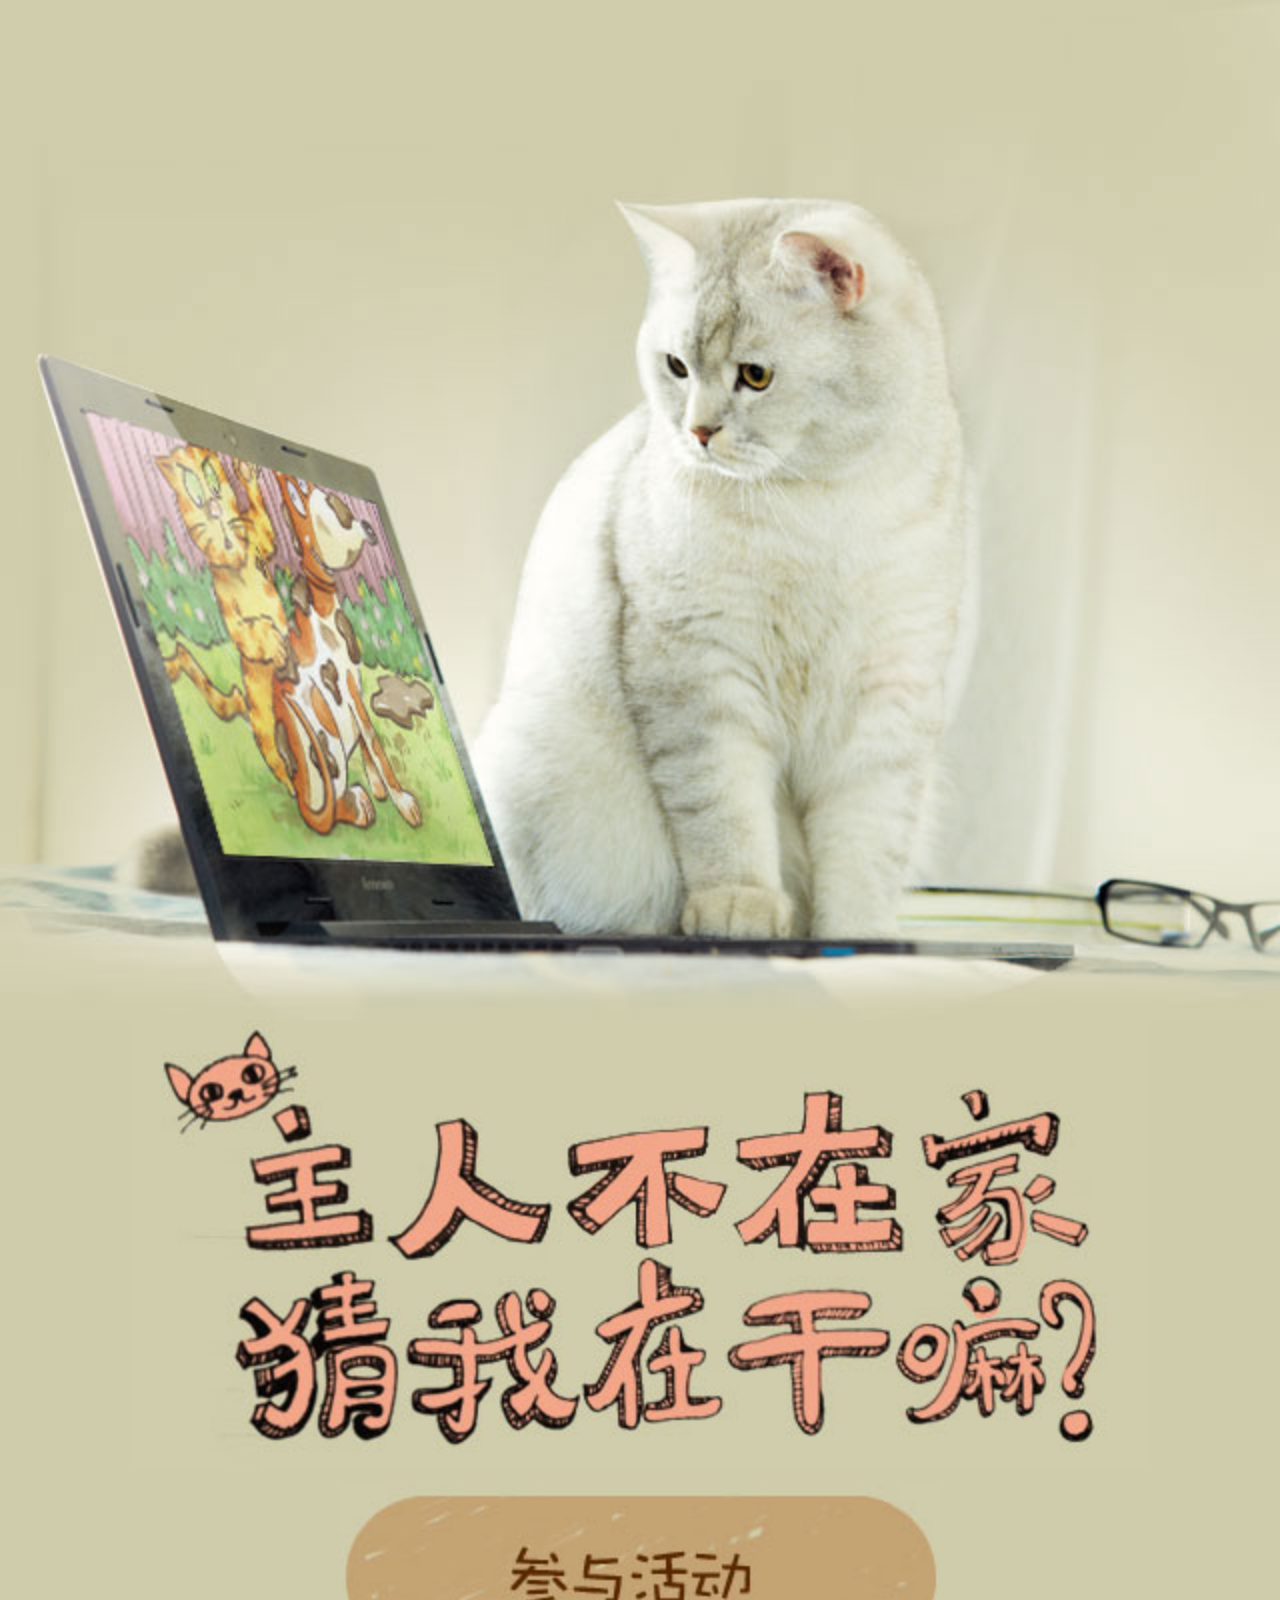
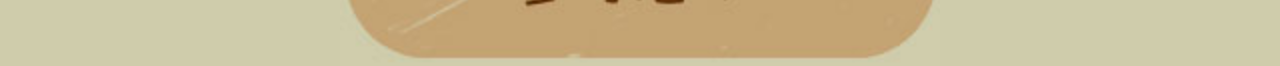
==== index.html @ 04a4d6da "first submit" ====
<!DOCTYPE html><html lang="en" class="no-js"><head><meta charset="UTF-8"><meta http-equiv="X-UA-Compatible" content="IE=edge,chrome=1"><meta name="apple-mobile-web-app-capable" content="yes"><link rel="apple-touch-icon" href="img/thumb.jpg"><meta name="viewport" content="target-densitydpi=device-dpi,width=device-width, initial-scale=1.0, user-scalable=no, minimum-scale=1.0, maximum-scale=1.0"><title>萌宠</title><link rel="stylesheet" href="css/main.css"><script src="js/libs/easeljs-0.7.1.min.js"></script><script src="js/libs/tweenjs-0.5.1.min.js"></script><script src="js/libs/movieclip-0.7.1.min.js"></script><script src="js/libs/preloadjs-0.4.1.min.js"></script><script src="js/libs/soundjs-0.5.2.min.js"></script></head><body onload="init()"><div class="homepage"><div class="banner"><img src="img/banner-1.jpg"></div><div class="text"><img src="img/banner-text.jpg"></div><div onclick="star()" class="star"><img src="img/btn-join.jpg"></div></div><div class="secondpage"><div class="text"><img src="img/banner-text.jpg"></div><div class="list clearfix"><div onclick="selectType(1)" class="box-item"><img id="ani1" src=""></div><div onclick="selectType(2)" class="box-item"><img id="ani2" src=""></div><div onclick="selectType(3)" class="box-item"><img id="ani3" src=""></div></div><div class="list clearfix"><div onclick="selectType(4)" class="box-item"><img id="ani4" src=""></div><div onclick="selectType(5)" class="box-item"><img id="ani5" src=""></div><div onclick="selectType(6)" class="box-item"><img id="ani6" src=""></div></div><div class="mini"><img src="img/icon-list.png"></div></div><div class="thirdpage"><div class="text"><img src="img/banner-text.jpg"></div><div class="box-item"><div id="mySlider" class="slider"><div class="slide-group"><div class="slide"><img src="" onclick="readyto(this)"></div><div class="slide"><img src="" onclick="readyto(this)"></div><div class="slide"><img src="" onclick="readyto(this)"></div><div class="slide"><img src="" onclick="readyto(this)"></div><div class="slide"><img src="" onclick="readyto(this)"></div><div class="slide"><img src="" onclick="readyto(this)"></div></div></div></div><div id="slidermini" class="mini"><span class="on"></span><span></span><span></span><span></span><span></span><span></span></div></div><div class="fourthpage"><div class="text"><img src="img/banner-text.jpg"></div><div class="box-item"><div class="slide"><canvas id="canvas" width="445" height="445"></canvas><textarea name="text" type="text" placeholder="请输入文字"></textarea></div></div><div onclick="createimg()" class="submit"><img src="img/btn-submit.jpg"></div></div><script src="js/main.js"></script></body></html>
---- css/main.css ----
/*
 * HTML5 Boilerplate
 *
 * What follows is the result of much research on cross-browser styling.
 * Credit left inline and big thanks to Nicolas Gallagher, Jonathan Neal,
 * Kroc Camen, and the H5BP dev community and team.
 */
html,
body {
  height: 100%;
  font-family: 'Helvetica Neue', 'Microsoft Yahei', Arial, sans-serif;
  font-size: 16;
}
input,
select,
textarea {
  font-family: 'Helvetica Neue', 'Microsoft Yahei', Arial, sans-serif;
}
html,
body {
  height: 100%;
}
ul {
  list-style: none;
}
a {
  text-decoration: none;
}
/*! normalize.css v1.1.2 | MIT License | git.io/normalize */
/* ==========================================================================
   HTML5 display definitions
   ========================================================================== */
/**
 * Correct `block` display not defined in IE 6/7/8/9 and Firefox 3.
 */
article,
aside,
details,
figcaption,
figure,
footer,
header,
hgroup,
main,
nav,
section,
summary {
  display: block;
}
/**
 * Correct `inline-block` display not defined in IE 6/7/8/9 and Firefox 3.
 */
audio,
canvas,
video {
  display: inline-block;
  *display: inline;
  *zoom: 1;
}
/**
 * Prevent modern browsers from displaying `audio` without controls.
 * Remove excess height in iOS 5 devices.
 */
audio:not([controls]) {
  display: none;
  height: 0;
}
/**
 * Address styling not present in IE 7/8/9, Firefox 3, and Safari 4.
 * Known issue: no IE 6 support.
 */
[hidden] {
  display: none;
}
/* ==========================================================================
   Base
   ========================================================================== */
/**
 * 1. Correct text resizing oddly in IE 6/7 when body `font-size` is set using
 *    `em` units.
 * 2. Prevent iOS text size adjust after orientation change, without disabling
 *    user zoom.
 */
html {
  font-size: 100%;
  /* 1 */
  -ms-text-size-adjust: 100%;
  /* 2 */
  -webkit-text-size-adjust: 100%;
  /* 2 */
}
/**
 * Address `font-family` inconsistency between `textarea` and other form
 * elements.
 */
html,
button,
input,
select,
textarea {
  font-family: 'Helvetica Neue', 'Microsoft Yahei', Arial, sans-serif;
}
/**
 * Address margins handled incorrectly in IE 6/7.
 */
body {
  margin: 0;
}
/* ==========================================================================
   Links
   ========================================================================== */
/**
 * Address `outline` inconsistency between Chrome and other browsers.
 */
a:focus {
  outline: thin dotted;
}
/**
 * Improve readability when focused and also mouse hovered in all browsers.
 */
a:active,
a:hover {
  outline: 0;
}
/* ==========================================================================
   Typography
   ========================================================================== */
/**
 * Address font sizes and margins set differently in IE 6/7.
 * Address font sizes within `section` and `article` in Firefox 4+, Safari 5,
 * and Chrome.
 */
h1 {
  font-size: 2em;
  margin: 0.67em 0;
}
h2 {
  font-size: 1.5em;
  margin: 0.83em 0;
}
h3 {
  font-size: 1.17em;
  margin: 1em 0;
}
h4 {
  font-size: 1em;
  margin: 1.33em 0;
}
h5 {
  font-size: 0.83em;
  margin: 1.67em 0;
}
h6 {
  font-size: 0.67em;
  margin: 2.33em 0;
}
h1,
h2,
h3,
h4,
h5,
h6 {
  font-family: 'Helvetica Neue', 'Microsoft Yahei', Arial, 'Hiragino Sans GB', 'Hiragino Sans GB W3', 'Microsoft Yahei', 'WenQuanYi Micro Hei', sans-serif;
}
/**
 * Address styling not present in IE 7/8/9, Safari 5, and Chrome.
 */
abbr[title] {
  border-bottom: 1px dotted;
}
/**
 * Address style set to `bolder` in Firefox 3+, Safari 4/5, and Chrome.
 */
b,
strong {
  font-weight: bold;
}
blockquote {
  margin: 1em 40px;
}
/**
 * Address styling not present in Safari 5 and Chrome.
 */
dfn {
  font-style: italic;
}
/**
 * Address differences between Firefox and other browsers.
 * Known issue: no IE 6/7 normalization.
 */
hr {
  -moz-box-sizing: content-box;
  box-sizing: content-box;
  height: 0;
}
/**
 * Address styling not present in IE 6/7/8/9.
 */
mark {
  background: #ff0;
  color: #000;
}
/**
 * Address margins set differently in IE 6/7.
 */
p,
pre {
  margin: 1em 0;
}
/**
 * Correct font family set oddly in IE 6, Safari 4/5, and Chrome.
 */
code,
kbd,
pre,
samp {
  font-family: monospace, serif;
  _font-family: 'courier new', monospace;
  font-size: 1em;
}
/**
 * Improve readability of pre-formatted text in all browsers.
 */
pre {
  white-space: pre;
  white-space: pre-wrap;
  word-wrap: break-word;
}
/**
 * Address CSS quotes not supported in IE 6/7.
 */
q {
  quotes: none;
}
/**
 * Address `quotes` property not supported in Safari 4.
 */
q:before,
q:after {
  content: '';
  content: none;
}
/**
 * Address inconsistent and variable font size in all browsers.
 */
small {
  font-size: 80%;
}
/**
 * Prevent `sub` and `sup` affecting `line-height` in all browsers.
 */
sub,
sup {
  font-size: 75%;
  line-height: 0;
  position: relative;
  vertical-align: baseline;
}
sup {
  top: -0.5em;
}
sub {
  bottom: -0.25em;
}
/* ==========================================================================
   Lists
   ========================================================================== */
/**
 * Address margins set differently in IE 6/7.
 */
dl,
menu,
ol,
ul {
  margin: 1em 0;
}
dd {
  margin: 0 0 0 40px;
}
/**
 * Address paddings set differently in IE 6/7.
 */
menu,
ol,
ul {
  padding: 0 0 0 40px;
}
/**
 * Correct list images handled incorrectly in IE 7.
 */
nav ul,
nav ol {
  list-style: none;
  list-style-image: none;
}
/* ==========================================================================
   Embedded content
   ========================================================================== */
/**
 * 1. Remove border when inside `a` element in IE 6/7/8/9 and Firefox 3.
 * 2. Improve image quality when scaled in IE 7.
 */
img {
  border: 0;
  /* 1 */
  -ms-interpolation-mode: bicubic;
  /* 2 */
}
/**
 * Correct overflow displayed oddly in IE 9.
 */
svg:not(:root) {
  overflow: hidden;
}
/* ==========================================================================
   Figures
   ========================================================================== */
/**
 * Address margin not present in IE 6/7/8/9, Safari 5, and Opera 11.
 */
figure {
  margin: 0;
}
/* ==========================================================================
   Forms
   ========================================================================== */
/**
 * Correct margin displayed oddly in IE 6/7.
 */
form {
  margin: 0;
}
/**
 * Define consistent border, margin, and padding.
 */
fieldset {
  border: 1px solid #c0c0c0;
  margin: 0 2px;
  padding: 0.35em 0.625em 0.75em;
}
/**
 * 1. Correct color not being inherited in IE 6/7/8/9.
 * 2. Correct text not wrapping in Firefox 3.
 * 3. Correct alignment displayed oddly in IE 6/7.
 */
legend {
  border: 0;
  /* 1 */
  padding: 0;
  white-space: normal;
  /* 2 */
  *margin-left: -7px;
  /* 3 */
}
/**
 * 1. Correct font size not being inherited in all browsers.
 * 2. Address margins set differently in IE 6/7, Firefox 3+, Safari 5,
 *    and Chrome.
 * 3. Improve appearance and consistency in all browsers.
 */
button,
input,
select,
textarea {
  font-size: 100%;
  /* 1 */
  margin: 0;
  /* 2 */
  vertical-align: baseline;
  /* 3 */
  *vertical-align: middle;
  /* 3 */
}
/**
 * Address Firefox 3+ setting `line-height` on `input` using `!important` in
 * the UA stylesheet.
 */
button,
input {
  line-height: normal;
}
/**
 * Address inconsistent `text-transform` inheritance for `button` and `select`.
 * All other form control elements do not inherit `text-transform` values.
 * Correct `button` style inheritance in Chrome, Safari 5+, and IE 6+.
 * Correct `select` style inheritance in Firefox 4+ and Opera.
 */
button,
select {
  text-transform: none;
}
/**
 * 1. Avoid the WebKit bug in Android 4.0.* where (2) destroys native `audio`
 *    and `video` controls.
 * 2. Correct inability to style clickable `input` types in iOS.
 * 3. Improve usability and consistency of cursor style between image-type
 *    `input` and others.
 * 4. Remove inner spacing in IE 7 without affecting normal text inputs.
 *    Known issue: inner spacing remains in IE 6.
 */
button,
html input[type="button"],
input[type="reset"],
input[type="submit"] {
  -webkit-appearance: button;
  /* 2 */
  cursor: pointer;
  /* 3 */
  *overflow: visible;
  /* 4 */
}
/**
 * Re-set default cursor for disabled elements.
 */
button[disabled],
html input[disabled] {
  cursor: default;
}
/**
 * 1. Address box sizing set to content-box in IE 8/9.
 * 2. Remove excess padding in IE 8/9.
 * 3. Remove excess padding in IE 7.
 *    Known issue: excess padding remains in IE 6.
 */
input[type="checkbox"],
input[type="radio"] {
  box-sizing: border-box;
  /* 1 */
  padding: 0;
  /* 2 */
  *height: 13px;
  /* 3 */
  *width: 13px;
  /* 3 */
}
/**
 * 1. Address `appearance` set to `searchfield` in Safari 5 and Chrome.
 * 2. Address `box-sizing` set to `border-box` in Safari 5 and Chrome
 *    (include `-moz` to future-proof).
 */
input[type="search"] {
  -webkit-appearance: textfield;
  /* 1 */
  -moz-box-sizing: content-box;
  -webkit-box-sizing: content-box;
  /* 2 */
  box-sizing: content-box;
}
/**
 * Remove inner padding and search cancel button in Safari 5 and Chrome
 * on OS X.
 */
input[type="search"]::-webkit-search-cancel-button,
input[type="search"]::-webkit-search-decoration {
  -webkit-appearance: none;
}
/**
 * Remove inner padding and border in Firefox 3+.
 */
button::-moz-focus-inner,
input::-moz-focus-inner {
  border: 0;
  padding: 0;
}
/**
 * 1. Remove default vertical scrollbar in IE 6/7/8/9.
 * 2. Improve readability and alignment in all browsers.
 */
textarea {
  overflow: auto;
  /* 1 */
  vertical-align: top;
  /* 2 */
}
/* ==========================================================================
   Tables
   ========================================================================== */
/**
 * Remove most spacing between table cells.
 */
table {
  border-collapse: collapse;
  border-spacing: 0;
}
/* ==========================================================================
   Base styles: opinionated defaults
   ========================================================================== */
html,
button,
input,
select,
textarea {
  color: #222;
}
body {
  font-size: 1em;
  line-height: 1.4;
}
/*
 * Remove text-shadow in selection highlight: h5bp.com/i
 * These selection rule sets have to be separate.
 * Customize the background color to match your design.
 */
::-moz-selection {
  background: #b3d4fc;
  text-shadow: none;
}
::selection {
  background: #b3d4fc;
  text-shadow: none;
}
/*
 * A better looking default horizontal rule
 */
hr {
  display: block;
  height: 1px;
  border: 0;
  border-top: 1px solid #ccc;
  margin: 1em 0;
  padding: 0;
}
/*
 * Remove the gap between images, videos, audio and canvas and the bottom of
 * their containers: h5bp.com/i/440
 */
audio,
canvas,
img,
video {
  vertical-align: middle;
}
/*
 * Remove default fieldset styles.
 */
fieldset {
  border: 0;
  margin: 0;
  padding: 0;
}
/*
 * Allow only vertical resizing of textareas.
 */
textarea {
  resize: vertical;
}
/* ==========================================================================
   Browse Happy prompt
   ========================================================================== */
/* ==========================================================================
   Helper classes
   ========================================================================== */
.dis-box {
  display: box;
  display: -moz-box;
  display: -webkit-box;
}
/*
 * Image replacement
 */
.ir {
  background-color: transparent;
  border: 0;
  overflow: hidden;
  /* IE 6/7 fallback */
  *text-indent: -9999px;
}
.ir:before {
  content: "";
  display: block;
  width: 0;
  height: 150%;
}
/*
 * Hide from both screenreaders and browsers: h5bp.com/u
 */
.show {
  display: block !important;
  visibility: visible;
}
.hidden {
  display: none !important;
  visibility: hidden;
}
/*
 * Hide only visually, but have it available for screenreaders: h5bp.com/v
 */
.visuallyhidden {
  border: 0;
  clip: rect(0 0 0 0);
  height: 1px;
  margin: -1px;
  overflow: hidden;
  padding: 0;
  position: absolute;
  width: 1px;
}
/*
 * Extends the .visuallyhidden class to allow the element to be focusable
 * when navigated to via the keyboard: h5bp.com/p
 */
.visuallyhidden.focusable:active,
.visuallyhidden.focusable:focus {
  clip: auto;
  height: auto;
  margin: 0;
  overflow: visible;
  position: static;
  width: auto;
}
/*
 * Hide visually and from screenreaders, but maintain layout
 */
.invisible {
  visibility: hidden;
}
/*
 * Clearfix: contain floats
 *
 * For modern browsers
 * 1. The space content is one way to avoid an Opera bug when the
 *    `contenteditable` attribute is included anywhere else in the document.
 *    Otherwise it causes space to appear at the top and bottom of elements
 *    that receive the `clearfix` class.
 * 2. The use of `table` rather than `block` is only necessary if using
 *    `:before` to contain the top-margins of child elements.
 */
.clearfix:before,
.clearfix:after {
  content: " ";
  /* 1 */
  display: table;
  /* 2 */
}
.clearfix:after {
  clear: both;
}
/*
 * For IE 6/7 only
 * Include this rule to trigger hasLayout and contain floats.
 */
.clearfix {
  *zoom: 1;
}
/* ==========================================================================
   EXAMPLE Media Queries for Responsive Design.
   These examples override the primary ('mobile first') styles.
   Modify as content requires.
   ========================================================================== */
/* ==========================================================================
   Print styles.
   Inlined to avoid required HTTP connection: h5bp.com/r
   ========================================================================== */
/* ==========================================================================
   Author's custom styles
   ========================================================================== */
body {
  background: #cfccab;
}
img {
  width: 100%;
}
.homepage .text {
  width: 79.6875%;
  height: auto;
  margin: 0 auto;
  padding: 0px;
}
.homepage .star {
  width: 46.875%;
  height: auto;
  margin: 0 auto;
  padding: 0px;
  margin-top: 1em;
}
.secondpage {
  display: none;
}
.secondpage .text {
  width: 79.6875%;
  height: auto;
  margin: 0 auto;
  padding: 0px;
}
.secondpage .list {
  width: 310px;
  height: auto;
  margin: 0 auto;
  padding: 0px;
  margin-top: 1em;
  text-align: center;
}
.secondpage .list .box-item {
  position: relative;
  background: url("../img/box-bg.jpg") no-repeat center top;
  background-color: transparent;
  width: 90px;
  height: 120px;
  background-size: contain;
  padding: 4px;
  text-align: center;
  display: inline-block;
  margin-right: 2px;
}
.secondpage .list .box-item:last-child {
  margin: 0px;
}
.secondpage .list .box-item:after {
  content: " ";
  width: 40%;
  height: 1em;
  background: url("../img/box-t.png") no-repeat center center;
  background-color: transparent;
  background-size: contain;
  position: absolute;
  top: 0px;
  left: 50%;
  margin-left: -20%;
  margin-top: -0.5em;
}
.secondpage .list .box-item img {
  display: inline-block;
  width: 95%;
  height: auto;
  margin: 0 auto;
  padding: 0px;
}
.secondpage .mini {
  float: right;
  margin-right: 15px;
  width: 10.15625%;
  height: auto;
}
.thirdpage {
  display: none;
}
.thirdpage .text {
  width: 79.6875%;
  height: auto;
  margin: 0 auto;
  padding: 0px;
}
.thirdpage .box-item {
  position: relative;
  background: url("../img/box-bg.jpg") no-repeat center top;
  background-color: transparent;
  width: 88%;
  height: auto;
  margin: 0 auto;
  padding: 0px;
  padding-bottom: 60px;
  background-size: contain;
  text-align: center;
  margin-top: 13px;
  padding-top: 3%;
}
.thirdpage .box-item:after {
  content: " ";
  width: 40%;
  height: 2em;
  background: url("../img/box-t.png") no-repeat center center;
  background-color: transparent;
  background-size: contain;
  position: absolute;
  top: 0px;
  left: 50%;
  margin-left: -20%;
  margin-top: -1em;
}
.thirdpage .box-item img {
  display: inline-block;
  width: 90%;
  height: auto;
  margin: 0 auto;
  padding: 0px;
}
.thirdpage .box-item .slider {
  width: 100%;
  height: auto;
  overflow: hidden;
  margin: 0 auto;
  padding: 0px;
}
.thirdpage .box-item .slide-group {
  white-space: nowrap;
  margin: 0 auto;
  padding: 0px;
}
.thirdpage .box-item .slide {
  display: inline-block;
  width: 100%;
  height: auto;
  margin: 0 auto;
  padding: 0px;
}
.thirdpage .mini {
  float: right;
  margin-right: 6%;
  width: 1.8em;
  height: auto;
  line-height: .6em;
}
.thirdpage .mini span {
  -moz-transition: all 0.5s ease;
  -webkit-transition: all 0.5s ease;
  -o-transition: all 0.5s ease;
  transition: all 0.5s ease;
  display: inline-block;
  width: 0.4em;
  height: 0.4em;
  margin-right: 2px;
  border-radius: 1px;
  background: #c4a373;
}
.thirdpage .mini .on {
  background: #a98556;
}
.fourthpage {
  display: none;
}
.fourthpage .text {
  width: 79.6875%;
  height: auto;
  margin: 0 auto;
  padding: 0px;
}
.fourthpage .box-item {
  position: relative;
  background: url("../img/box-bg.jpg") no-repeat center top;
  background-color: transparent;
  width: 88%;
  height: auto;
  margin: 0 auto;
  padding: 0px;
  padding-bottom: 60px;
  background-size: contain;
  text-align: center;
  margin-top: 13px;
  padding-top: 3%;
}
.fourthpage .box-item:after {
  content: " ";
  width: 40%;
  height: 2em;
  background: url("../img/box-t.png") no-repeat center center;
  background-color: transparent;
  background-size: contain;
  position: absolute;
  top: 0px;
  left: 50%;
  margin-left: -20%;
  margin-top: -1em;
}
.fourthpage .box-item img,
.fourthpage .box-item canvas {
  display: inline-block;
  width: 90%;
  height: auto;
  margin: 0 auto;
  padding: 0px;
}
.fourthpage .box-item .slide {
  position: relative;
}
.fourthpage .box-item textarea {
  position: absolute;
  bottom: 0px;
  left: 6%;
  width: 86%;
  height: 60px;
  line-height: 20px;
  font-size: 14px;
  margin: 0 auto;
  padding: 2%;
  border: none;
  outline: none;
  background: rgba(0, 0, 0, 0.3);
  color: #ffd200;
  resize: none;
  border-radius: 0px;
}
.fourthpage .box-item textarea::-webkit-input-placeholder {
  color: #ffd200;
}
.fourthpage .submit {
  width: 46.875%;
  height: auto;
  margin: 0 auto;
  padding: 0px;
  padding: 10px 0px;
}
.fifth {
  position: relative;
}
.fifth .pet {
  position: absolute;
  top: 29%;
  left: 16%;
  width: 69%;
  height: auto;
  -webkit-transform: rotate(-5deg);
  -moz-transform: rotate(-5deg);
  -ms-transform: rotate(-5deg);
  -o-transform: rotate(-5deg);
  transform: rotate(-5deg);
}
.fifth .sharebtn {
  position: absolute;
  top: 0px;
  right: 5px;
  width: 21.71875%;
  height: auto;
  padding: 10px;
  padding-top: 0px;
}
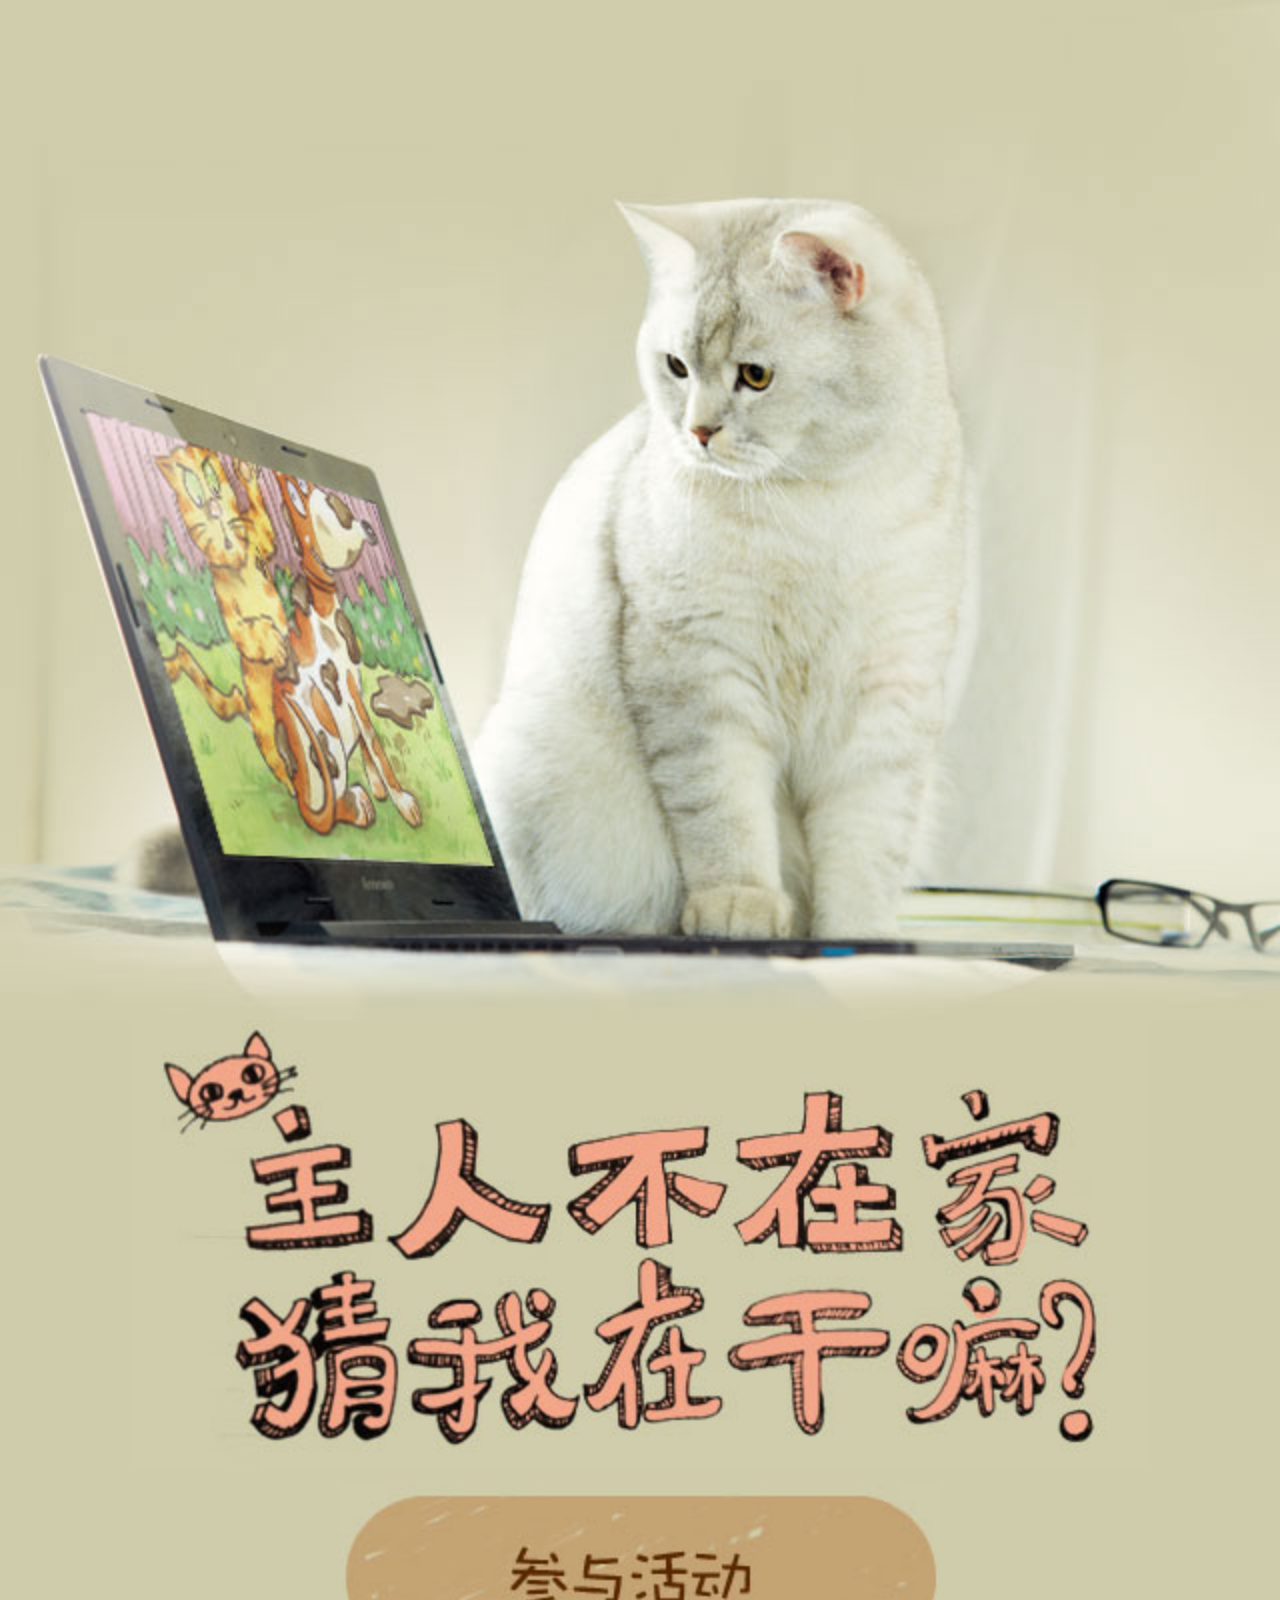
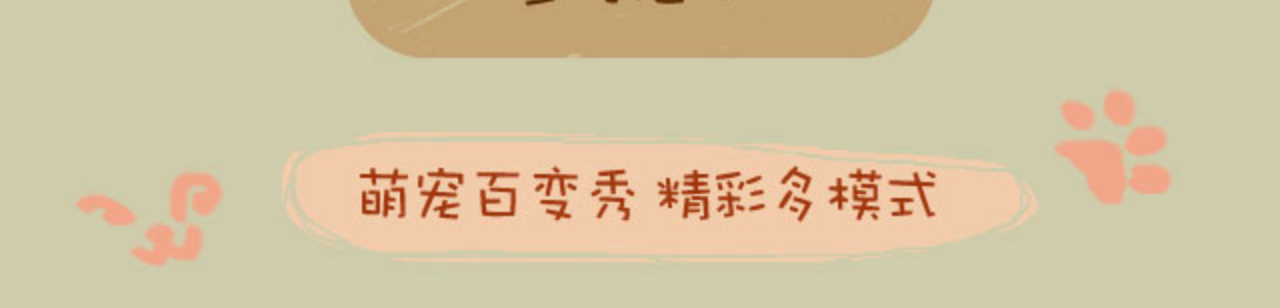
==== commit 5abf0d49: "changed some bug" ====
--- a/index.html
+++ b/index.html
@@ -1 +1 @@
-<!DOCTYPE html><html lang="en" class="no-js"><head><meta charset="UTF-8"><meta http-equiv="X-UA-Compatible" content="IE=edge,chrome=1"><meta name="apple-mobile-web-app-capable" content="yes"><link rel="apple-touch-icon" href="img/thumb.jpg"><meta name="viewport" content="target-densitydpi=device-dpi,width=device-width, initial-scale=1.0, user-scalable=no, minimum-scale=1.0, maximum-scale=1.0"><title>萌宠</title><link rel="stylesheet" href="css/main.css"><script src="js/libs/easeljs-0.7.1.min.js"></script><script src="js/libs/tweenjs-0.5.1.min.js"></script><script src="js/libs/movieclip-0.7.1.min.js"></script><script src="js/libs/preloadjs-0.4.1.min.js"></script><script src="js/libs/soundjs-0.5.2.min.js"></script></head><body onload="init()"><div class="homepage"><div class="banner"><img src="img/banner-1.jpg"></div><div class="text"><img src="img/banner-text.jpg"></div><div onclick="star()" class="star"><img src="img/btn-join.jpg"></div></div><div class="secondpage"><div class="text"><img src="img/banner-text.jpg"></div><div class="list clearfix"><div onclick="selectType(1)" class="box-item"><img id="ani1" src=""></div><div onclick="selectType(2)" class="box-item"><img id="ani2" src=""></div><div onclick="selectType(3)" class="box-item"><img id="ani3" src=""></div></div><div class="list clearfix"><div onclick="selectType(4)" class="box-item"><img id="ani4" src=""></div><div onclick="selectType(5)" class="box-item"><img id="ani5" src=""></div><div onclick="selectType(6)" class="box-item"><img id="ani6" src=""></div></div><div class="mini"><img src="img/icon-list.png"></div></div><div class="thirdpage"><div class="text"><img src="img/banner-text.jpg"></div><div class="box-item"><div id="mySlider" class="slider"><div class="slide-group"><div class="slide"><img src="" onclick="readyto(this)"></div><div class="slide"><img src="" onclick="readyto(this)"></div><div class="slide"><img src="" onclick="readyto(this)"></div><div class="slide"><img src="" onclick="readyto(this)"></div><div class="slide"><img src="" onclick="readyto(this)"></div><div class="slide"><img src="" onclick="readyto(this)"></div></div></div></div><div id="slidermini" class="mini"><span class="on"></span><span></span><span></span><span></span><span></span><span></span></div></div><div class="fourthpage"><div class="text"><img src="img/banner-text.jpg"></div><div class="box-item"><div class="slide"><canvas id="canvas" width="445" height="445"></canvas><textarea name="text" type="text" placeholder="请输入文字"></textarea></div></div><div onclick="createimg()" class="submit"><img src="img/btn-submit.jpg"></div></div><script src="js/main.js"></script></body></html>+<!DOCTYPE html><html lang="en" class="no-js"><head><meta charset="UTF-8"><meta http-equiv="X-UA-Compatible" content="IE=edge,chrome=1"><meta name="apple-mobile-web-app-capable" content="yes"><link rel="apple-touch-icon" href="img/thumb.jpg"><meta name="viewport" content="target-densitydpi=device-dpi,width=device-width, initial-scale=1.0, user-scalable=no, minimum-scale=1.0, maximum-scale=1.0"><title>萌宠</title><link rel="stylesheet" href="css/main.css"><script src="js/libs/easeljs-0.7.1.min.js"></script><script src="js/libs/tweenjs-0.5.1.min.js"></script><script src="js/libs/movieclip-0.7.1.min.js"></script><script src="js/libs/preloadjs-0.4.1.min.js"></script><script src="js/libs/soundjs-0.5.2.min.js"></script></head><body onload="init()"><img src="img/banner-1.jpg" class="share-weixin"><div class="homepage"><div class="banner"><img src="img/banner-1.jpg"></div><div class="text"><img src="img/banner-text.jpg"></div><div onclick="star()" class="star"><img src="img/btn-join.jpg"></div><div class="text1"><img src="img/text-1.jpg"></div></div><div class="secondpage"><div class="text"><img src="img/banner-text.jpg"></div><div class="list clearfix"><div onclick="selectType(1)" class="box-item"><img id="ani1" src=""></div><div onclick="selectType(2)" class="box-item"><img id="ani2" src=""></div><div onclick="selectType(3)" class="box-item"><img id="ani3" src=""></div></div><div class="list clearfix"><div onclick="selectType(4)" class="box-item"><img id="ani4" src=""></div><div onclick="selectType(5)" class="box-item"><img id="ani5" src=""></div><div onclick="selectType(6)" class="box-item"><img id="ani6" src=""></div></div><div class="text1"><img src="img/text-2.jpg"></div><div class="mini"><img src="img/icon-list.png"></div></div><div class="thirdpage clearfix"><div class="text"><img src="img/banner-text.jpg"></div><div class="box-item"><div id="mySlider" class="slider"><div class="slide-group"><div class="slide"><img src="" onclick="readyto(this)"></div><div class="slide"><img src="" onclick="readyto(this)"></div><div class="slide"><img src="" onclick="readyto(this)"></div><div class="slide"><img src="" onclick="readyto(this)"></div><div class="slide"><img src="" onclick="readyto(this)"></div><div class="slide"><img src="" onclick="readyto(this)"></div></div></div></div><div class="text1"><img src="img/text-3.jpg"></div><div id="slidermini" class="mini"><span class="on"></span><span></span><span></span><span></span><span></span><span></span></div></div><div class="fourthpage"><div class="text"><img src="img/banner-text.jpg"></div><div class="box-item"><div class="slide"><canvas id="canvas" width="445" height="445"></canvas><textarea name="text" type="text" placeholder="请输入文字"></textarea></div></div><div onclick="createimg()" class="submit"><img src="img/btn-submit.jpg"></div></div><div class="loading"><p>正在努力上传图片,请稍后...</p></div><script src="js/main.js"></script></body></html>--- a/css/main.css
+++ b/css/main.css
@@ -660,8 +660,17 @@
 img {
   width: 100%;
 }
+.homepage {
+  padding-bottom: 20px;
+}
 .homepage .text {
   width: 79.6875%;
+  height: auto;
+  margin: 0 auto;
+  padding: 0px;
+}
+.homepage .text1 {
+  width: 100%;
   height: auto;
   margin: 0 auto;
   padding: 0px;
@@ -725,6 +734,12 @@
   margin: 0 auto;
   padding: 0px;
 }
+.secondpage .text1 {
+  width: 76.25%;
+  height: auto;
+  float: left;
+  margin-left: 5%;
+}
 .secondpage .mini {
   float: right;
   margin-right: 15px;
@@ -733,6 +748,7 @@
 }
 .thirdpage {
   display: none;
+  padding-bottom: 20px;
 }
 .thirdpage .text {
   width: 79.6875%;
@@ -793,6 +809,12 @@
   margin: 0 auto;
   padding: 0px;
 }
+.thirdpage .text1 {
+  width: 76.25%;
+  height: auto;
+  float: left;
+  margin-left: 5%;
+}
 .thirdpage .mini {
   float: right;
   margin-right: 6%;
@@ -913,3 +935,51 @@
   padding: 10px;
   padding-top: 0px;
 }
+.fifth .joinbtn {
+  position: absolute;
+  top: 88%;
+  left: 50%;
+  width: 46.875%;
+  height: auto;
+  margin-left: -23.4375%;
+}
+.sharebox,
+.shareweixin,
+.loading {
+  display: none;
+  position: absolute;
+  top: 0px;
+  left: 0px;
+  position: fixed;
+  bottom: 0px;
+  right: 0px;
+  background: rgba(0, 0, 0, 0.5);
+}
+.sharebox a,
+.shareweixin a,
+.loading a {
+  display: inline-block;
+  margin-top: 65%;
+  text-align: center;
+  width: 24%;
+  height: auto;
+}
+.sharebox a img,
+.shareweixin a img,
+.loading a img {
+  width: 50%;
+}
+.sharebox p,
+.shareweixin p,
+.loading p {
+  margin-top: 50%;
+  color: #fff;
+  font-style: 16px;
+  text-align: center;
+}
+.share-weixin {
+  position: absolute;
+  top: -1000px;
+  opacity: 0;
+  z-index: -1;
+}
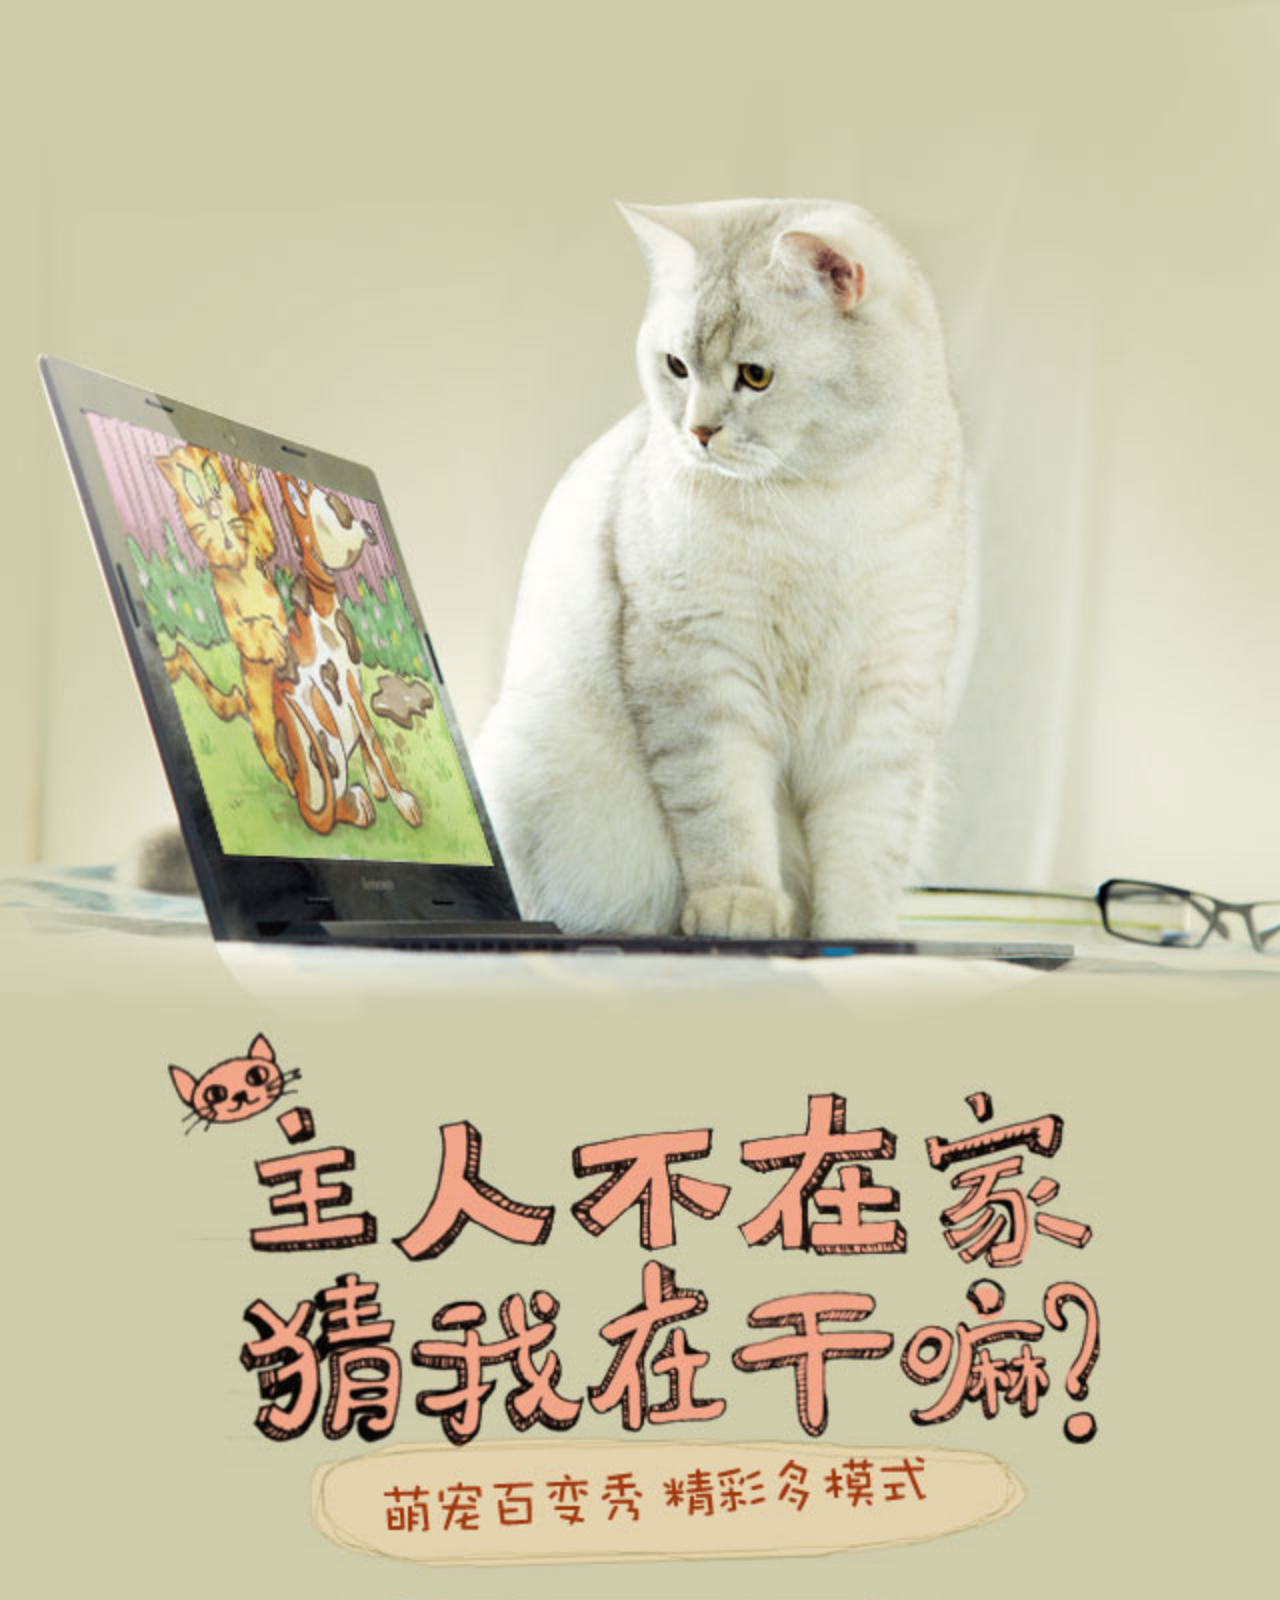
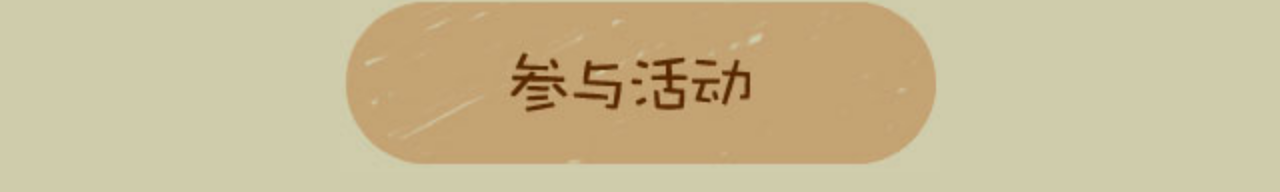
==== commit b39727a8: "add fixed" ====
--- a/index.html
+++ b/index.html
@@ -1 +1 @@
-<!DOCTYPE html><html lang="en" class="no-js"><head><meta charset="UTF-8"><meta http-equiv="X-UA-Compatible" content="IE=edge,chrome=1"><meta name="apple-mobile-web-app-capable" content="yes"><link rel="apple-touch-icon" href="img/thumb.jpg"><meta name="viewport" content="target-densitydpi=device-dpi,width=device-width, initial-scale=1.0, user-scalable=no, minimum-scale=1.0, maximum-scale=1.0"><title>萌宠</title><link rel="stylesheet" href="css/main.css"><script src="js/libs/easeljs-0.7.1.min.js"></script><script src="js/libs/tweenjs-0.5.1.min.js"></script><script src="js/libs/movieclip-0.7.1.min.js"></script><script src="js/libs/preloadjs-0.4.1.min.js"></script><script src="js/libs/soundjs-0.5.2.min.js"></script></head><body onload="init()"><img src="img/banner-1.jpg" class="share-weixin"><div class="homepage"><div class="banner"><img src="img/banner-1.jpg"></div><div class="text"><img src="img/banner-text.jpg"></div><div onclick="star()" class="star"><img src="img/btn-join.jpg"></div><div class="text1"><img src="img/text-1.jpg"></div></div><div class="secondpage"><div class="text"><img src="img/banner-text.jpg"></div><div class="list clearfix"><div onclick="selectType(1)" class="box-item"><img id="ani1" src=""></div><div onclick="selectType(2)" class="box-item"><img id="ani2" src=""></div><div onclick="selectType(3)" class="box-item"><img id="ani3" src=""></div></div><div class="list clearfix"><div onclick="selectType(4)" class="box-item"><img id="ani4" src=""></div><div onclick="selectType(5)" class="box-item"><img id="ani5" src=""></div><div onclick="selectType(6)" class="box-item"><img id="ani6" src=""></div></div><div class="text1"><img src="img/text-2.jpg"></div><div class="mini"><img src="img/icon-list.png"></div></div><div class="thirdpage clearfix"><div class="text"><img src="img/banner-text.jpg"></div><div class="box-item"><div id="mySlider" class="slider"><div class="slide-group"><div class="slide"><img src="" onclick="readyto(this)"></div><div class="slide"><img src="" onclick="readyto(this)"></div><div class="slide"><img src="" onclick="readyto(this)"></div><div class="slide"><img src="" onclick="readyto(this)"></div><div class="slide"><img src="" onclick="readyto(this)"></div><div class="slide"><img src="" onclick="readyto(this)"></div></div></div></div><div class="text1"><img src="img/text-3.jpg"></div><div id="slidermini" class="mini"><span class="on"></span><span></span><span></span><span></span><span></span><span></span></div></div><div class="fourthpage"><div class="text"><img src="img/banner-text.jpg"></div><div class="box-item"><div class="slide"><canvas id="canvas" width="445" height="445"></canvas><textarea name="text" type="text" placeholder="请输入文字"></textarea></div></div><div onclick="createimg()" class="submit"><img src="img/btn-submit.jpg"></div></div><div class="loading"><p>正在努力上传图片,请稍后...</p></div><script src="js/main.js"></script></body></html>+<!DOCTYPE html><html lang="en" class="no-js"><head><meta charset="UTF-8"><meta http-equiv="X-UA-Compatible" content="IE=edge,chrome=1"><meta name="apple-mobile-web-app-capable" content="yes"><link rel="apple-touch-icon" href="img/thumb.jpg"><meta name="viewport" content="target-densitydpi=device-dpi,width=device-width, initial-scale=1.0, user-scalable=no, minimum-scale=1.0, maximum-scale=1.0"><title>主人不在家 猜我在干嘛？</title><link rel="stylesheet" href="css/main.css"><script src="js/libs/easeljs-0.7.1.min.js"></script><script src="js/libs/tweenjs-0.5.1.min.js"></script><script src="js/libs/movieclip-0.7.1.min.js"></script><script src="js/libs/preloadjs-0.4.1.min.js"></script><script src="js/libs/soundjs-0.5.2.min.js"></script></head><body onload="init()"><img src="img/banner-1.jpg" class="share-weixin"><div class="homepage"><div class="banner"><img src="img/banner-1.jpg"></div><div class="text"><img src="img/text-new.jpg"></div><div onclick="star()" class="star"><img src="img/btn-join.jpg"></div></div><div class="secondpage"><div onclick="back1()" class="back"><img src="img/back.png"></div><div class="text"><img src="img/text-new.jpg"></div><div class="list clearfix"><div onclick="selectType(1)" class="box-item"><img id="ani1" src=""></div><div onclick="selectType(2)" class="box-item"><img id="ani2" src=""></div><div onclick="selectType(3)" class="box-item"><img id="ani3" src=""></div></div><div class="list clearfix"><div onclick="selectType(4)" class="box-item"><img id="ani4" src=""></div><div onclick="selectType(5)" class="box-item"><img id="ani5" src=""></div><div onclick="selectType(6)" class="box-item"><img id="ani6" src=""></div></div><div class="clearfix"><div class="text1"><img src="img/text-new-1.png"></div><div class="mini"><img src="img/icon-list.png"></div></div><div onclick="selectType(1)" class="next"><img src="img/nextstep.jpg"></div></div><div class="thirdpage clearfix"><div onclick="back2()" class="back"><img src="img/back.png"></div><div class="text"><img src="img/text-new.jpg"></div><div class="box-item"><div id="mySlider" class="slider"><div class="slide-group"><div class="slide"><img src="" onclick="readyto(this)"></div><div class="slide"><img src="" onclick="readyto(this)"></div><div class="slide"><img src="" onclick="readyto(this)"></div><div class="slide"><img src="" onclick="readyto(this)"></div><div class="slide"><img src="" onclick="readyto(this)"></div><div class="slide"><img src="" onclick="readyto(this)"></div></div></div><div class="text2"><img src="img/text-new-2.png"></div></div><div id="slidermini" class="mini"><span class="on"></span><span></span><span></span><span></span><span></span><span></span></div><div onclick="readyto(false)" class="next"><img src="img/nextstep.jpg"></div></div><div class="fourthpage"><div onclick="back3()" class="back"><img src="img/back.png"></div><div class="text"><img src="img/text-new.jpg"></div><div class="box-item"><div class="slide"><canvas id="canvas" width="445" height="445"></canvas><textarea name="text" type="text" placeholder="请输入文字"></textarea></div><div class="text2"><img src="img/text-new-3.png"></div></div><div onclick="createimg()" class="submit"><img src="img/btn-submit.jpg"></div></div><div class="loading"><p>正在努力上传图片,请稍后...</p></div><script src="js/main.js"></script></body></html>--- a/css/main.css
+++ b/css/main.css
@@ -664,7 +664,7 @@
   padding-bottom: 20px;
 }
 .homepage .text {
-  width: 79.6875%;
+  width: 100%;
   height: auto;
   margin: 0 auto;
   padding: 0px;
@@ -686,7 +686,7 @@
   display: none;
 }
 .secondpage .text {
-  width: 79.6875%;
+  width: 100%;
   height: auto;
   margin: 0 auto;
   padding: 0px;
@@ -735,10 +735,10 @@
   padding: 0px;
 }
 .secondpage .text1 {
-  width: 76.25%;
+  width: 23.4375%;
   height: auto;
   float: left;
-  margin-left: 5%;
+  margin-left: 38%;
 }
 .secondpage .mini {
   float: right;
@@ -746,12 +746,19 @@
   width: 10.15625%;
   height: auto;
 }
+.secondpage .next {
+  width: 46.875%;
+  height: auto;
+  margin: 0 auto;
+  padding: 0px;
+  padding: 10px 0px;
+}
 .thirdpage {
   display: none;
   padding-bottom: 20px;
 }
 .thirdpage .text {
-  width: 79.6875%;
+  width: 100%;
   height: auto;
   margin: 0 auto;
   padding: 0px;
@@ -764,7 +771,7 @@
   height: auto;
   margin: 0 auto;
   padding: 0px;
-  padding-bottom: 60px;
+  padding-bottom: 30px;
   background-size: contain;
   text-align: center;
   margin-top: 13px;
@@ -809,11 +816,25 @@
   margin: 0 auto;
   padding: 0px;
 }
+.thirdpage .text2 {
+  width: 23.4375%;
+  height: auto;
+  margin: 0 auto;
+  padding: 0px;
+  padding: 10px 0px;
+}
 .thirdpage .text1 {
   width: 76.25%;
   height: auto;
   float: left;
   margin-left: 5%;
+}
+.thirdpage .next {
+  width: 46.875%;
+  height: auto;
+  margin: 0 auto;
+  padding: 0px;
+  padding: 10px 0px;
 }
 .thirdpage .mini {
   float: right;
@@ -841,7 +862,7 @@
   display: none;
 }
 .fourthpage .text {
-  width: 79.6875%;
+  width: 100%;
   height: auto;
   margin: 0 auto;
   padding: 0px;
@@ -854,7 +875,7 @@
   height: auto;
   margin: 0 auto;
   padding: 0px;
-  padding-bottom: 60px;
+  padding-bottom: 30px;
   background-size: contain;
   text-align: center;
   margin-top: 13px;
@@ -891,7 +912,7 @@
   width: 86%;
   height: 60px;
   line-height: 20px;
-  font-size: 14px;
+  font-size: 16px;
   margin: 0 auto;
   padding: 2%;
   border: none;
@@ -904,6 +925,13 @@
 .fourthpage .box-item textarea::-webkit-input-placeholder {
   color: #ffd200;
 }
+.fourthpage .text2 {
+  width: 23.4375%;
+  height: auto;
+  margin: 0 auto;
+  padding: 0px;
+  padding: 10px 0px;
+}
 .fourthpage .submit {
   width: 46.875%;
   height: auto;
@@ -916,7 +944,7 @@
 }
 .fifth .pet {
   position: absolute;
-  top: 29%;
+  top: 38%;
   left: 16%;
   width: 69%;
   height: auto;
@@ -942,6 +970,20 @@
   width: 46.875%;
   height: auto;
   margin-left: -23.4375%;
+}
+.secondpage,
+.thirdpage,
+.fourthpage,
+.fifth {
+  position: relative;
+}
+.back {
+  position: absolute;
+  top: 0px;
+  left: 0px;
+  padding: 10px;
+  width: 9.375%;
+  height: auto;
 }
 .sharebox,
 .shareweixin,
@@ -959,15 +1001,7 @@
 .shareweixin a,
 .loading a {
   display: inline-block;
-  margin-top: 65%;
   text-align: center;
-  width: 24%;
-  height: auto;
-}
-.sharebox a img,
-.shareweixin a img,
-.loading a img {
-  width: 50%;
 }
 .sharebox p,
 .shareweixin p,
@@ -977,6 +1011,53 @@
   font-style: 16px;
   text-align: center;
 }
+.sharebox .box {
+  width: 263px;
+  height: 214.5px;
+  position: absolute;
+  top: 50%;
+  left: 50%;
+  -webkit-transform: translate3d(-50%, -50%, 0px);
+  background: url("../img/sharebox.jpg") no-repeat center center;
+  background-color: transparent;
+  background-size: cover;
+}
+.sharebox .box a {
+  width: 70px;
+  height: 70px;
+}
+.sharebox .box .weixin {
+  position: absolute;
+  top: 46px;
+  left: 26px;
+}
+.sharebox .box .weibo {
+  position: absolute;
+  top: 46px;
+  left: 99px;
+}
+.sharebox .box .qweibo {
+  position: absolute;
+  top: 46px;
+  left: 172px;
+}
+.sharebox .box .renren {
+  position: absolute;
+  top: 126px;
+  left: 26px;
+}
+.sharebox .box .douban {
+  position: absolute;
+  top: 126px;
+  left: 99px;
+}
+.sharebox .box .close {
+  position: absolute;
+  top: 0px;
+  right: 0px;
+  width: 30px;
+  height: 30px;
+}
 .share-weixin {
   position: absolute;
   top: -1000px;
